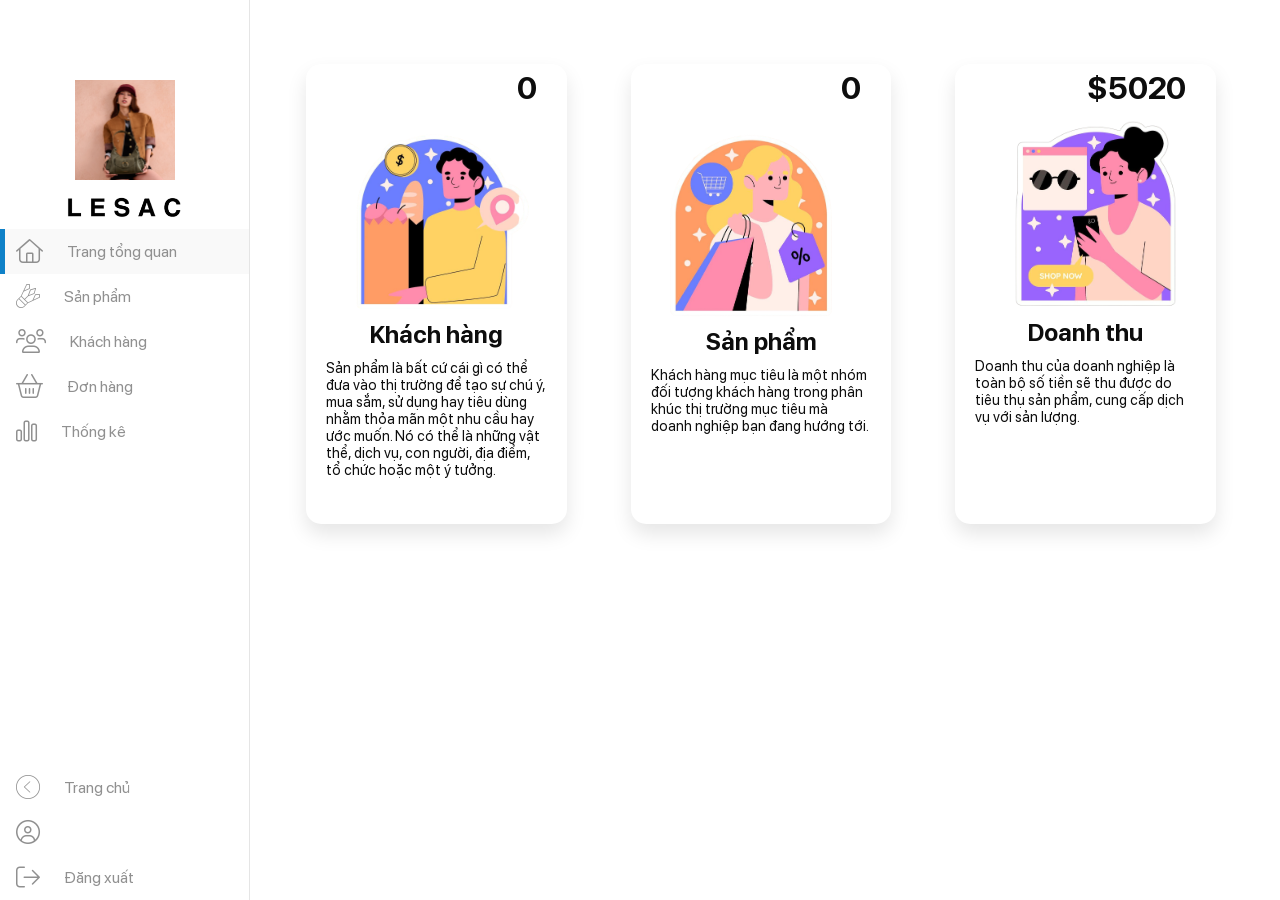
==== admin.html @ d429a766 "a" ====
<!DOCTYPE html>
<html lang="en">
<head>
    <meta charset="UTF-8">
    <meta http-equiv="X-UA-Compatible" content="IE=edge">
    <meta name="viewport" content="width=device-width, initial-scale=1.0">
    
    <link rel="stylesheet" href="assets/css/admin.css">
    <link rel="stylesheet" href="./assets/css/toast-message.css">
    <link href="./assets/font/font-awesome-pro-v6-6.2.0/css/all.min.css" rel="stylesheet" type="text/css" />
    <link rel="stylesheet" href="./assets/css/admin-responsive.css">
    <title>Quản lý cửa hàng</title>
</head>

<body>
    <header class="header">
        <button class="menu-icon-btn">
            <div class="menu-icon">
                <i class="fa-regular fa-bars"></i>
            </div>
        </button>
    </header>
    <div class="container">
        <aside class="sidebar open">
            <div class="top-sidebar">
                <a href="#" class="channel-logo"><img src="./assets/img/logomini.png" alt="Channel Logo"></a>
                <div class="hidden-sidebar your-channel"><img src="./assets/img/admin/logomini.png"
                        style="height: 40px;" alt="">
                </div>
            </div>
            <div class="middle-sidebar">
                <ul class="sidebar-list">
                    <li class="sidebar-list-item tab-content active">
                        <a href="#" class="sidebar-link">
                            <div class="sidebar-icon"><i class="fa-light fa-house"></i></div>
                            <div class="hidden-sidebar">Trang tổng quan</div>
                        </a>
                    </li>
                    <li class="sidebar-list-item tab-content">
                        <a href="#" class="sidebar-link">
                            <div class="sidebar-icon"><i class="fa-thin fa-shuttlecock"></i></div>
                            <div class="hidden-sidebar">Sản phẩm</div>
                        </a>
                    </li>
                    <li class="sidebar-list-item tab-content">
                        <a href="#" class="sidebar-link">
                            <div class="sidebar-icon"><i class="fa-light fa-users"></i></div>
                            <div class="hidden-sidebar">Khách hàng</div>
                        </a>
                    </li>
                    <li class="sidebar-list-item tab-content">
                        <a href="#" class="sidebar-link">
                            <div class="sidebar-icon"><i class="fa-light fa-basket-shopping"></i></div>
                            <div class="hidden-sidebar">Đơn hàng</div>
                        </a>
                    </li>
                    <li class="sidebar-list-item tab-content">
                        <a href="#" class="sidebar-link">
                            <div class="sidebar-icon"><i class="fa-light fa-chart-simple"></i></div>
                            <div class="hidden-sidebar">Thống kê</div>
                        </a>
                    </li>
                </ul>
            </div>
            <div class="bottom-sidebar">
                <ul class="sidebar-list">
                    <li class="sidebar-list-item user-logout">
                        <a href="index.html" class="sidebar-link">
                            <div class="sidebar-icon"><i class="fa-thin fa-circle-chevron-left"></i></div>
                            <div class="hidden-sidebar">Trang chủ</div>
                        </a>
                    </li>
                    <li class="sidebar-list-item user-logout">
                        <a href="#" class="sidebar-link">
                            <div class="sidebar-icon"><i class="fa-light fa-circle-user"></i></div>
                            <div class="hidden-sidebar" id="name-acc"></div>
                        </a>
                    </li>
                    <li class="sidebar-list-item user-logout">
                        <a href="#" class="sidebar-link" id="logout-acc">
                            <div class="sidebar-icon"><i class="fa-light fa-arrow-right-from-bracket"></i></div>
                            <div class="hidden-sidebar">Đăng xuất</div>
                        </a>
                    </li>
                </ul>
            </div>
        </aside>
        <main class="content">
            <div class="section active">
                <div class="cards">
                    <div class="card-single">
                        <div class="box">
                            <h2 id="amount-user">0</h2>
                            <div class="on-box">
                                <img src="assets/img/admin/s1.png" alt="" style=" width: 200px;">
                                <h3>Khách hàng</h3>
                                <p>Sản phẩm là bất cứ cái gì có thể đưa vào thị trường để tạo sự chú ý, mua sắm, sử dụng
                                    hay tiêu dùng nhằm thỏa mãn một nhu cầu hay ước muốn. Nó có thể là những vật thể,
                                    dịch vụ, con người, địa điểm, tổ chức hoặc một ý tưởng.</p>
                            </div>

                        </div>
                    </div>
                    <div class="card-single">
                        <div class="box">
                            <div class="on-box">
                                <img src="assets/img/admin/s2.png" alt="" style=" width: 200px;">
                                <h2 id="amount-product">0</h2>
                                <h3>Sản phẩm</h3>
                                <p>Khách hàng mục tiêu là một nhóm đối tượng khách hàng trong phân khúc thị trường mục
                                    tiêu mà doanh nghiệp bạn đang hướng tới. </p>
                            </div>
                        </div>
                    </div>
                    <div class="card-single">
                        <div class="box">
                            <h2 id="doanh-thu">$5020</h2>
                            <div class="on-box">
                                <img src="assets/img/admin/s3.png" alt="" style=" width: 200px;">
                                <h3>Doanh thu</h3>
                                <p>Doanh thu của doanh nghiệp là toàn bộ số tiền sẽ thu được do tiêu thụ sản phẩm, cung
                                    cấp dịch vụ với sản lượng.</p>
                            </div>
                        </div>
                    </div>
                </div>
            </div>
            <!-- Product  -->
            <div class="section product-all">
                <div class="admin-control">
                    <div class="admin-control-left">
                        <select name="the-loai" id="the-loai" onchange="showProduct()">
                            <option>Tất cả</option>
                            <option>Túi xách</option>
                            <option>Ví</option>
                            <option>Bộ Sưu Tập</option>
                            <option>Sản Phẩm Khác</option>
                            <option>Phụ kiện</option>
        

                            <option>Đã xóa</option>
                        </select>
                    </div>
                    <div class="admin-control-center">
                        <form action="" class="form-search">
                            <span class="search-btn"><i class="fa-light fa-magnifying-glass"></i></span>
                            <input id="form-search-product" type="text" class="form-search-input" placeholder="Tìm kiếm tên sản phẩm..." oninput="showProduct()">
                        </form>
                    </div>
                    <div class="admin-control-right">
                        <button class="btn-control-large" id="btn-cancel-product" onclick="cancelSearchProduct()"><i class="fa-light fa-rotate-right"></i> Làm mới</button>
                        <button class="btn-control-large" id="btn-add-product"><i class="fa-light fa-plus"></i> Thêm sản phẩm mới</button>                  
                    </div>
                </div>
                <div id="show-product"></div>
                <div class="page-nav">
                    <ul class="page-nav-list">
                    </ul>
                </div>
            </div>
            <!-- Account  -->
            <div class="section">
                <div class="admin-control">
                    <div class="admin-control-left">
                        <select name="tinh-trang-user" id="tinh-trang-user" onchange="showUser()">
                            <option value="2">Tất cả</option>
                            <option value="1">Hoạt động</option>
                            <option value="0">Bị khóa</option>
                        </select>
                    </div>
                    <div class="admin-control-center">
                        <form action="" class="form-search">
                            <span class="search-btn"><i class="fa-light fa-magnifying-glass"></i></span>
                            <input id="form-search-user" type="text" class="form-search-input" placeholder="Tìm kiếm khách hàng..." oninput="showUser()">
                        </form>
                    </div>
                    <div class="admin-control-right">
                        <form action="" class="fillter-date">
                            <div>
                                <label for="time-start">Từ</label>
                                <input type="date" class="form-control-date" id="time-start-user" onchange="showUser()">
                            </div>
                            <div>
                                <label for="time-end">Đến</label>
                                <input type="date" class="form-control-date" id="time-end-user" onchange="showUser()">
                            </div>
                        </form>      
                        <button class="btn-reset-order" onclick="cancelSearchUser()"><i class="fa-light fa-arrow-rotate-right"></i></button>     
                        <button id="btn-add-user" class="btn-control-large" onclick="openCreateAccount()"><i class="fa-light fa-plus"></i> <span>Thêm khách hàng</span></button>          
                    </div>
                </div>
                <div class="table">
                    <table width="100%">
                        <thead>
                            <tr>
                                <td>STT</td>
                                <td>Họ và tên</td>
                                <td>Liên hệ</td>
                                <td>Ngày tham gia</td>
                                <td>Tình trạng</td>
                                <td></td>
                            </tr>
                        </thead>
                        <tbody id="show-user">
                        </tbody>
                    </table>
                </div>
                <!-- </div> -->
            </div>
            <!-- Order  -->
            <div class="section">
                <div class="admin-control">
                    <div class="admin-control-left">
                        <select name="tinh-trang" id="tinh-trang" onchange="findOrder()">
                            <option value="2">Tất cả</option>
                            <option value="1">Đã xử lý</option>
                            <option value="0">Chưa xử lý</option>
                        </select>
                    </div>
                    <div class="admin-control-center">
                        <form action="" class="form-search">
                            <span class="search-btn"><i class="fa-light fa-magnifying-glass"></i></span>
                            <input id="form-search-order" type="text" class="form-search-input" placeholder="Tìm kiếm mã đơn, khách hàng..." oninput="findOrder()">
                        </form>
                    </div>
                    <div class="admin-control-right">
                        <form action="" class="fillter-date">
                            <div>
                                <label for="time-start">Từ</label>
                                <input type="date" class="form-control-date" id="time-start" onchange="findOrder()">
                            </div>
                            <div>
                                <label for="time-end">Đến</label>
                                <input type="date" class="form-control-date" id="time-end" onchange="findOrder()">
                            </div>
                        </form>      
                        <button class="btn-reset-order" onclick="cancelSearchOrder()"><i class="fa-light fa-arrow-rotate-right"></i></button>               
                    </div>
                </div>
                <div class="table">
                    <table width="100%">
                        <thead>
                            <tr>
                                <td>Mã đơn</td>
                                <td>Khách hàng</td>
                                <td>Ngày đặt</td>
                                <td>Tổng tiền</td>
                                <td>Trạng thái</td>
                                <td>Thao tác</td>
                            </tr>
                        </thead>
                        <tbody id="showOrder">
                        </tbody>
                    </table>
                </div>
            </div>
            <div class="section">
                <div class="admin-control">
                    <div class="admin-control-left">
                        <select name="the-loai-tk" id="the-loai-tk" onchange="thongKe()">
                            <option>Tất cả</option>
                            <option>Túi xách</option>
                            <option>Ví</option>
                            <option>Bộ Sưu Tập</option>
                            <option>Sản Phẩm Khác</option>
                            <option>Phụ kiện</option>
        

                        </select>
                    </div>
                    <div class="admin-control-center">
                        <form action="" class="form-search">
                            <span class="search-btn"><i class="fa-light fa-magnifying-glass"></i></span>
                            <input id="form-search-tk" type="text" class="form-search-input" placeholder="Tìm kiếm tên sản phẩm..." oninput="thongKe()">
                        </form>
                    </div>
                    <div class="admin-control-right">
                        <form action="" class="fillter-date">
                            <div>
                                <label for="time-start">Từ</label>
                                <input type="date" class="form-control-date" id="time-start-tk" onchange="thongKe()">
                            </div>
                            <div>
                                <label for="time-end">Đến</label>
                                <input type="date" class="form-control-date" id="time-end-tk" onchange="thongKe()">
                            </div>
                        </form> 
                        <button class="btn-reset-order" onclick="thongKe(1)"><i class="fa-regular fa-arrow-up-short-wide"></i></i></button>
                        <button class="btn-reset-order" onclick="thongKe(2)"><i class="fa-regular fa-arrow-down-wide-short"></i></button>
                        <button class="btn-reset-order" onclick="thongKe(0)"><i class="fa-light fa-arrow-rotate-right"></i></button>                    
                    </div>
                </div>
                <div class="order-statistical" id="order-statistical">
                    <div class="order-statistical-item">
                        <div class="order-statistical-item-content">
                            <p class="order-statistical-item-content-desc">Sản phẩm được bán ra</p>
                            <h4 class="order-statistical-item-content-h" id="quantity-product"></h4>
                        </div>
                        <div class="order-statistical-item-icon">
                            <i class="fa-light fa-shuttlecock"></i>
                        </div>
                    </div>
                    <div class="order-statistical-item">
                        <div class="order-statistical-item-content">
                            <p class="order-statistical-item-content-desc">Số lượng bán ra</p>
                            <h4 class="order-statistical-item-content-h" id="quantity-order"></h4>
                        </div>
                        <div class="order-statistical-item-icon">
                            <i class="fa-light fa-file-lines"></i>
                        </div>
                    </div>
                    <div class="order-statistical-item">
                        <div class="order-statistical-item-content">
                            <p class="order-statistical-item-content-desc">Doanh thu</p>
                            <h4 class="order-statistical-item-content-h" id="quantity-sale"></h4>
                        </div>
                        <div class="order-statistical-item-icon">
                            <i class="fa-light fa-dollar-sign"></i>
                        </div>
                    </div>
                </div>
                <div class="table">
                    <table width="100%">
                        <thead>
                            <tr>
                                <td>STT</td>
                                <td>Tên sản phẩm</td>
                                <td>Số lượng bán</td>
                                <td>Doanh thu</td>
                                <td></td>
                            </tr>
                        </thead>
                        <tbody id="showTk">
                        </tbody>
                    </table>
                </div>
            </div>
        </main>
    </div>
    <div class="modal add-product">
        <div class="modal-container">
            <h3 class="modal-container-title add-product-e">THÊM MỚI SẢN PHẨM</h3>
            <h3 class="modal-container-title edit-product-e">CHỈNH SỬA SẢN PHẨM</h3>
            <button class="modal-close product-form"><i class="fa-regular fa-xmark"></i></button>
            <div class="modal-content">
                <form action="" class="add-product-form">
                    <div class="modal-content-left">
                        <img src="./assets/img/blank-image.png" alt="" class="upload-image-preview">
                        <div class="form-group file">
                            <label for="up-hinh-anh" class="form-label-file"><i class="fa-regular fa-cloud-arrow-up"></i>Chọn hình ảnh</label>
                            <input accept="image/jpeg, image/png, image/jpg" id="up-hinh-anh" name="up-hinh-anh" type="file" class="form-control" onchange="uploadImage(this)">
                        </div>
                    </div>
                    <div class="modal-content-right">
                        <div class="form-group">
                            <label for="ten-mon" class="form-label">Tên sản phẩm</label>
                            <input id="ten-mon" name="ten-mon" type="text" placeholder="Nhập tên sản phẩm"
                                class="form-control">
                            <span class="form-message"></span>
                        </div>
                        <div class="form-group">
                            <label for="category" class="form-label">Chọn sản phẩm</label>
                            <select name="category" id="chon-mon">
                                   <option>Tất cả</option>
                                   <option>Túi xách</option>
                                   <option>Ví</option>
                                   <option>Bộ Sưu Tập</option>
                                   <option>Sản Phẩm Khác</option>
                                   <option>Phụ kiện</option>
            
    
                            </select>
                            <span class="form-message"></span>
                        </div>
                        <div class="form-group">
                            <label for="gia-moi" class="form-label">Giá bán</label>
                            <input id="gia-moi" name="gia-moi" type="text" placeholder="Nhập giá bán"
                                class="form-control">
                            <span class="form-message"></span>
                        </div>
                        <div class="form-group">
                            <label for="mo-ta" class="form-label">Mô tả</label>
                            <textarea class="product-desc" id="mo-ta" placeholder="Nhập mô tả sản phẩm..."></textarea>
                            <span class="form-message"></span>
                        </div>
                        <button class="form-submit btn-add-product-form add-product-e" id="add-product-button">
                            <i class="fa-regular fa-plus"></i>
                            <span>Thêm sản phẩm</span>
                        </button>
                        <button class="form-submit btn-update-product-form edit-product-e" id="update-product-button">
                            <i class="fa-light fa-pencil"></i>
                            <span>LƯU THAY ĐỔI</span>
                        </button>
                    </div>
                </form>
            </div>
            </form>
        </div>
    </div>
    <div class="modal detail-order">
        <div class="modal-container">
            <h3 class="modal-container-title">CHI TIẾT ĐƠN HÀNG</h3>
            <button class="modal-close"><i class="fa-regular fa-xmark"></i></button>
            <div class="modal-detail-order">
            </div>
            <div class="modal-detail-bottom">               
            </div>
            </form>
        </div>
    </div>
    <div class="modal detail-order-product">
        <div class="modal-container">
            <button class="modal-close"><i class="fa-regular fa-xmark"></i></button>
            <div class="table">
                <table width="100%">
                    <thead>
                        <tr>
                            <td>Mã đơn</td>
                            <td>Số lượng</td>
                            <td>Đơn giá</td>
                            <td>Ngày đặt</td>
                        </tr>
                    </thead>
                    <tbody id="show-product-order-detail">
                    </tbody>
                </table>
            </div>
            </form>
        </div>
    </div>
    <div class="modal signup">
        <div class="modal-container">
            <h3 class="modal-container-title add-account-e">THÊM KHÁCH HÀNG MỚI</h3>
            <h3 class="modal-container-title edit-account-e">CHỈNH SỬA THÔNG TIN</h3>
            <button class="modal-close"><i class="fa-regular fa-xmark"></i></button>
            <div class="form-content sign-up">
                <form action="" class="signup-form">
                    <div class="form-group">
                        <label for="fullname" class="form-label">Tên đầy đủ</label>
                        <input id="fullname" name="fullname" type="text" placeholder="VD: Nhật Sinh" class="form-control">
                        <span class="form-message-name form-message"></span>
                    </div>
                    <div class="form-group">
                        <label for="phone" class="form-label">Số điện thoại</label>
                        <input id="phone" name="phone" type="text" placeholder="Nhập số điện thoại" class="form-control">
                        <span class="form-message-phone form-message"></span>
                    </div>
                    <div class="form-group">
                        <label for="password" class="form-label">Mật khẩu</label>
                        <input id="password" name="password" type="text" placeholder="Nhập mật khẩu" class="form-control">
                        <span class="form-message-password form-message"></span>
                    </div>   
                    <div class="form-group edit-account-e">
                        <label for="" class="form-label">Trạng thái</label>
                        <input type="checkbox" id="user-status" class="switch-input">
                        <label for="user-status" class="switch"></label>
                    </div>
                    <button class="form-submit add-account-e" id="signup-button">Đăng ký</button>
                    <button class="form-submit edit-account-e" id="btn-update-account"><i class="fa-regular fa-floppy-disk"></i> Lưu thông tin</button>
                </form>
            </div>
        </div>
    </div>
    </div>
    <div id="toast"></div>
    <script src="./js/data.js" defer></script>
    <script src="./js/admin.js"></script>
    <script src="./js/toast-message.js"></script>
</body>
</html>
---- assets/css/admin.css ----
@font-face {font-family: "SFProDisplay";src: url("../font/SFPRODISPLAY/SFProDisplay-Regular.ttf") format("truetype");font-weight: 400;font-display: fallback;}
@font-face {font-family: "SFProDisplay";src: url("../font/SFPRODISPLAY/SFProDisplay-Light.ttf") format("truetype");font-weight: 300;font-display: fallback;}
@font-face {font-family: "SFProDisplay";src: url("../font/SFPRODISPLAY/SFProDisplay-Medium.ttf") format("truetype");font-weight: 500;font-display: fallback;}
@font-face {font-family: "SFProDisplay";src: url("../font/SFPRODISPLAY/SFProDisplay-Bold.ttf") format("truetype");font-weight: bold;font-display: fallback;}
@font-face {font-family: "SFProDisplay";src: url("../font/SFPRODISPLAY/SFProDisplay-Semibold.ttf") format("truetype");font-weight: 600;font-display: fallback;}
@font-face {font-family: "SFProDisplay";src: url("../font/SFPRODISPLAY/SFProDisplay-Heavy.ttf") format("truetype");font-weight: 800;font-display: fallback;}

*,
*::before,
*::after {
    box-sizing: border-box;
    margin: 0;
    padding: 0;
    list-style-type: none;
    text-decoration: none;
}
:root {
    --blue: #0f81c8;
    --lightest-gray: rgb(249, 249, 249);
    --lighter-gray: rgb(240, 240, 240);
    --light-gray: rgb(144, 144, 144);
    --medium-gray: rgb(96, 96, 96);
    --dark-gray: rgb(13, 13, 13);
    --header-height: 60px;
    --animation-duration: 200ms;
    --animation-timing-curve: ease-in-out;
}

html {
    scroll-behavior: smooth;
}

body::-webkit-scrollbar {
    width: 3px;
    /* height:50px; */
}

body::-webkit-scrollbar-track {
    background-color: #fafafa;
}

body::-webkit-scrollbar-thumb {
    /* background: rgba(0, 0, 0, 0); */
    background: rgba(0, 0, 0, 0.45);
    border-radius: 10px;
    -webkit-box-shadow: rgba(255, 255, 255, 0.3) 0 0 0 1px;
    box-shadow: rgba(255, 255, 255, 0.3) 0 0 0 1px;
}

body {
    margin: 0;
    font-family: "SF Pro Display", sans-serif;
    overflow-x: hidden;
}

button {
    outline: none;
    border: none;
    cursor: pointer;
}


select {
    background-color: #eee;
    padding: 10px 20px;
    border-radius: 5px;
    outline: none;
    border: none;
    margin-left: 10px;
    border-right: 10px solid #eee !important;
    height: 40px;
    cursor: pointer;
}

body,input,button,textarea,pre {
    font-family: SFProDisplay, sans-serif;
    -webkit-tap-highlight-color: rgba(0, 0, 0, 0);
}

.switch {
    position: relative;
    cursor: pointer;
    width: 40px;
    height: 20px;
    display: inline-block;
    margin-left: 30px;
    top: 6px;
    box-shadow: 0 0 10px 0 rgba(0, 0, 0, 0.1);
    background: #ccc;
    border-radius: 100rem;
    transition: background-color 0.25s linear;
}

.switch:after {
    content: "";
    position: absolute;
    width: 10px;
    height: 10px;
    border-radius: 40px;
    background-color: #fff;
    top: 5px;
    left: 5px;
    transition: background-color 0.25s linear, transform 0.25s linear;
}

.switch-input {
    display: none;
}

.switch-input:checked + .switch {
    background-color: var(--blue);
}

.switch-input:checked + .switch:after {
    transform: translateX(20px);
    background-color: #fff;
}


.header {
    display: flex;
    align-items: center;
    position: sticky;
    top: 0;
    background-color: white;
    box-shadow: 0 1px 5px 0 rgba(0, 0, 0, 0.2);
    padding: 0 0.5rem;
    height: var(--header-height);
    justify-content: space-between;
    width: 100%;
    height: 60px;
    display: none;
}

.menu-icon-btn {
    background: none;
    border: none;
    padding: 0;
}

.menu-icon {
    font-size: 30px;
    color: var(--medium-gray);
    cursor: pointer;
    padding-left: 1rem;
}

.menu-icon:hover {
    color: var(--dark-gray);
}

.search {
    position: relative;
    width: 400px;
    margin: 0 10px;
}

.search label {
    position: relative;
    width: 100%;
}

.search label input {
    width: 100%;
    height: 40px;
    border-radius: 5px;
    padding: 5px 20px;
    padding-left: 45px;
    font-size: 15px;
    outline: none;
    border: none;
    background-color: var(--lighter-gray);
}

.search label i {
    position: absolute;
    top: 0;
    left: 10px;
    font-size: 1.2em;
    color: #555;
}

.user {
    position: relative;
    border-radius: 50%;
    right: 1rem;
}

.user .profile {
    position: relative;
    width: 50px;
    height: 50px;
    border-radius: 50%;
    overflow: hidden;
    cursor: pointer;
}

.user .profile img,
.user .profile i {
    position: absolute;
    top: 0;
    left: 0;
    width: 100%;
    height: 100%;
    object-fit: cover;
}

.user .profile-cropdown {
    position: absolute;
    top: 80px;
    right: -10px;
    padding: 10px 20px;
    background: #fff;
    width: 200px;
    box-sizing: 0 5px 25px rgba(0, 0, 0, 0.1);
    border-radius: 15px;
    transition: 0.5s;
    visibility: hidden;
    opacity: 0;
}

.user .profile-cropdown.active {
    visibility: visible;
    opacity: 1;
    box-shadow: 0px 4px 10px rgb(0 0 0 /33%);
}

.user .profile-cropdown::before {
    content: "";
    position: absolute;
    top: -5px;
    right: 25px;
    width: 20px;
    height: 20px;
    background: #fff;
    transform: rotate(45deg);
}

.user .profile-cropdown h3 {
    width: 100%;
    text-align: center;
    font-size: 19px;
    font-weight: 500;
    color: #555;
    line-height: 1.2rem;
}

.user .profile-cropdown h3 span {
    font-size: 14px;
    color: #cecece;
    font-weight: 400;
}

.user .profile-cropdown li {
    list-style: none;
    padding: 10px 0;
    border-top: 1px solid rgba(0, 0, 0, 0.1);
    display: flex;
    align-items: center;
}

.user .profile-cropdown li i {
    max-width: 20px;
    margin-right: 20px;
    opacity: 0.5;
    transition: 0.5s;
}

.user .profile-cropdown li:hover i {
    opacity: 1;
}

.user .profile-cropdown li a {
    display: inline-block;
    text-decoration: none;
    color: #000;
    font-weight: 500;
    transition: 0.5s;
}

.user .profile-cropdown li:hover a {
    color: blue;
}

.sidebar {
    flex-shrink: 0;
    overflow: hidden;
    width: 75px;
    border-right: 1px solid rgba(0, 0, 0, 0.1);
    display: flex;
    flex-direction: column;
    height: 100vh;
    /* height: calc(100vh - var(--header-height)); */
    padding-top: 5rem;
    align-items: center;
    justify-content: stretch;
    transition: width var(--animation-duration) var(--animation-timing-curve);
    position: sticky;
    left: 0;
    top: 0;
    /* top: var(--header-height); */
}

.sidebar .hidden-sidebar {
    opacity: 0;
    width: 0;
    height: 0;
    transition: opacity var(--animation-duration) var(--animation-timing-curve);
}

.sidebar.open .hidden-sidebar {
    width: 100%;
    height: auto;
    opacity: 1;
}

.sidebar .top-sidebar {
    display: flex;
    flex-direction: column;
    align-items: center;
    margin-bottom: 0.5rem;
}

.sidebar .channel-logo {
    display: block;
    width: 30px;
    height: 30px;
    transition: var(--animation-duration) var(--animation-timing-curve);
}

.sidebar.open .channel-logo {
    width: 100px;
    height: 100px;
}

.sidebar .channel-logo>img {
    width: 100%;
    height: 100%;
}

.middle-sidebar {
    overflow-y: auto;
    overflow-x: hidden;
    flex-grow: 1;
    margin: 1rem 0;
}

.middle-sidebar,
.bottom-sidebar {
    width: 100%;
}

.sidebar-list {
    margin: 0;
    padding: 0;
    display: flex;
    flex-direction: column;
    align-items: center;
    width: 100%;
    list-style: none;
}

.sidebar.open .sidebar-link {
    justify-content: flex-start;
    padding-left: 1rem;
}

.sidebar-icon {
    font-size: 24px;
    flex-shrink: 0;
}

.sidebar-list .hidden-sidebar {
    margin-left: 1.5rem;
    white-space: nowrap;
}

.sidebar-link {
    display: flex;
    width: 100%;
    padding: 0.5rem 0;
    color: var(--light-gray);
    text-decoration: none;
    align-items: center;
    padding-left: 25px;
}

.sidebar-link:hover {
    color: var(--blue);
}

.sidebar-list-item {
    position: relative;
    width: 100%;
    color: var(--light-gray);
}

.sidebar-list-item.active {
    color: var(--blue);
    background-color: var(--lightest-gray);
}

.sidebar-list-item:hover {
    background-color: var(--lightest-gray);
}

.sidebar-list-item.active::before {
    content: "";
    background-color: var(--blue);
    height: 100%;
    top: 0;
    left: 0;
    width: 5px;
    position: absolute;
}

.sidebar.open {
    width: 250px;
}

.your-channel {
    color: var(--dark-gray);
    font-size: 1rem;
    font-weight: bold;
    margin-bottom: 0.15rem;
    margin-top: 0.5rem;
}

.channel-name {
    color: var(--medium-gray);
    font-size: 0.75rem;
}

.sidebar .top-sidebar {
    height: 30px;
    transition: height var(--animation-duration) var(--animation-timing-curve);
}

.sidebar.open .top-sidebar {
    height: 125px;
}

.sidebar .top-sidebar .hidden-sidebar {
    text-align: center;
    width: 100%;
}

.container {
    display: flex;
}

.page-title {
    font-weight: 600;
    margin-bottom: 10px;
    font-size: 24px;
}

.content {
    width: 100%;
    background-color: #fff;
    overflow: hidden;
}

.section {
    padding: 2rem 2rem 0 1.5rem;
    display: none;
    background-color: #fff;
    position: relative;
}

.section.active {
    display: block;
}

.cards {
    display: flex;
}

.cards .card-single {
    background: #fff;
    height: 500px;
    width: 31%;
    max-width: 500px;
    min-width: 290px;
    position: relative;
    
    border-radius: 15px;
    margin: 12px;
}

.cards .card-single .box {
    position: absolute;
    top: 20px;
    left: 20px;
    right: 20px;
    bottom: 20px;
    background-color: rgb(255, 255, 255);
    box-shadow: 0 10px 20px rgba(0, 0, 0, 0.1);
    border-radius: 15px;
    align-items: center;
    transition: 0.5s;
    padding: 20px;
    text-align: center;
}


.cards .card-single .box .on-box {
    margin-top: 2rem;
}

.cards .card-single .box h2 {
    position: absolute;
    top: 5px;
    right: 30px;
    font-size: 2rem;
    color: var(--dark-gray);
    transition: 0.3s;
    pointer-events: none;
}

.cards .card-single .box h3 {
    font-size: 1.5rem;
    color: var(--dark-gray);
    z-index: 1;
    transition: 0.3s;
    margin-bottom: 10px;
}

.cards .card-single .box p {
    font-size: 0.9em;
    font-weight: 400;
    color: var(--dark-gray);
    z-index: 1;
    transition: 0.3s;
    text-align: left;
}



/* customer */
.table {
    width: 100%;
    overflow: auto;
    background: #fff;
    border-radius: 7px;
}

.setting {
    position: absolute;
    top:-50%;
    left: 50%;
    transform: translate(-50%, 50%);
}

table {
    border-collapse: collapse;
}

tr {
    border-bottom: 1px solid var(--lighter-gray);
}

thead td {
    font-size: 16px;
    text-transform: uppercase;
    font-weight: 500;
    background: var(--lighter-gray);
    padding: 15px;
    text-align: center;
    white-space: nowrap;
}

tbody tr td {
    padding: 10px 15px;
    text-align: center;
    white-space: nowrap;
}

.prd-img-tbl {
    width: 40px;
    height: 40px;
    object-fit: cover;
    border-radius: 99px;
}

/* Product */
.product-all {
    padding: 20px 80px;
}

.btn-control-large{
    background-color: var(--blue);
    height: 40px;
    color: #fff;
    border-radius: 5px;
    padding: 0 20px;
    width: auto!important;
}

.admin-control-right i {
    margin-right: 5px;
}

.list {
    border: 1px solid #e5e5e5;
    padding: 10px;
    border-radius: 10px;
    display: flex;
    justify-content: space-between;
    background-color: #fff;
    position: relative;
}

.list-header {
    margin-left: 50px;
}

.list-left {
    display: flex;
    width: 80%;
}

.list-left img {
    max-width: 180px;
    min-width: 180px;
    height: 110px;
    object-fit: cover;
    margin-right: 14px;
    border-radius: 5px;
}

.list-category {
    display: inline-block;
    margin-top: 10px;
    padding: 5px 12px;
    border: 1px solid #b0bec5;
    color: #78909c;
    border-radius: 30px;
    font-size: 13px;
}

.list-right {
    display: flex;
    width: 20%;
    flex-direction: column;
    align-items: flex-end;
}

.list-info p {
    margin-top: 7px;
    flex-grow: 1;
}

.list-info h4 {
    font-weight: 500;
    color: var(--text-color);
    font-size: 16px;
}

.list-note {
    color: #0000008a;
    font-size: 14px;
    margin-right: 10px;
    display: -webkit-box;
    /* -webkit-line-clamp: 2; */
    -webkit-box-orient: vertical;
    overflow: hidden;
}

.list-price {
    display: flex;
    flex-direction: row;
    justify-content: center;
    margin-left: 10px;
    align-items: center;
}

.list-old-price {
    font-size: 14px;
    text-decoration: line-through;
    color: #808080;
    margin-right: 10px;
}

.list-current-price {
    color: var(--blue);
    font-weight: 500;
}

.list-control {
    padding-top: 20px;
    display: flex;
    justify-content: flex-end;
}

.btn-detail,
.btn-edit,
.btn-delete {
    background-color: #eee;
    padding: 5px 15px;
    border-radius: 15px;
    font-size: 14px;
    color: var(--text-color);
    text-transform: uppercase;
    margin-left: 0;
    outline: none;
    border: none;
    cursor: pointer;
}

.list+.list {
    margin-top: 10px;
}

.list-tool {
    display: flex;
    flex-direction: row;
    align-items: flex-end;
}

.btn-detail,
.btn-edit {
    outline: none;
    background-color: #e5e5e5;
    margin-right: 5px;
}

.btn-delete {
    background-color: var(--blue);
    color: white;
}

/* Modal */
.modal {
    background-color: rgba(0, 0, 0, 0.6);
    position: fixed;
    top: 0;
    right: 0;
    left: 0;
    bottom: 0;
    display: flex;
    justify-content: center;
    align-items: center;
    opacity: 0;
    pointer-events: none;
    transition: opacity 0.3s ease;
    z-index: 10;
}

.modal.open {
    pointer-events: auto;
    opacity: 1;
}

.modal-close {
    background-color: rgba(0, 0, 0, 0.3);
    height: 30px;
    width: 30px;
    line-height: 30px;
    position: absolute;
    right: 10px;
    top: 10px;
    z-index: 2;
    border-radius: 50%;
    border: none;
    outline: none;
    color: var(--white);
    cursor: pointer;
}

.modal.open .modal-container {
    transform: scale(1);
}

.modal-close i {
    transition: all 0.4s;
    color: #fff;
}

.modal-close:hover i {
    transform: rotate(180deg);
}

.modal-container {
    background-color: #fff;
    max-height: calc(100vh - 60px);
    box-shadow: 0px 4px 30px rgb(0 0 0 / 25%);
    border-radius: 5px;
    overflow: hidden;
    overflow-y: scroll;
    overflow-y: overlay;
    position: relative;
    transform: scale(0.8);
    transition: 0.3s ease;
}

.modal.add-product .modal-container {
    width: 800px;
    padding-bottom: 20px;
}

.modal-container-title {
    display: inline-block;
    margin-top: 16px;
    margin-left: 20px;
    margin-bottom: 5px;
    text-transform: uppercase;
}

.form-group {
    margin-bottom: 10px;
}


.form-label {
    margin-bottom: 5px;
    display: inline-block;
    font-size: 14px;
    font-weight: 600;
}

.form-control {
    width: 100%;
    height: 40px;
    padding: 8px 12px;
    border: 1px solid #e5e5e5;
    border-radius: 5px;
    outline: none;
    transition: border 0.3s linear;
}

.product-desc {
    width: 100%;
    height: 100px;
    border: none;
    outline: none;
    border-radius: 5px;
    padding: 15px;
    background-color: #f7f7f7;
    font-size: 14px;
}

.form-control.error {
    border-color: blue;
}

.form-control:focus {
    border-color: var(--blue);
}

.form-message {
    color: blue;
    font-size: 13px;
    margin-top: 10px;
}

.form-submit {
    height: 40px;
    background-color: var(--blue);
    color: #fff;
    padding: 10px 30px;
    border-radius: 5px;
    position: relative;
    left: 50%;
    transform: translateX(-50%);
}

.form-submit i {
    margin-right: 6px;
}

.form-group.file {
    text-align: center;
    margin-top: 20px;
}

input[type="file"] {
    display: none;
}

.form-label-file {
    background-color: var(--blue);
    color: #fff;
    padding: 8px 40px;
    text-align: center;
    border-radius: 5px;
    font-size: 14px;
    display: inline-block;
    position: relative;
    margin: auto;
    cursor: pointer;
}

.form-label-file i {
    font-size: 15px;
    margin-right: 8px;
    cursor: pointer;
}

.upload-image-preview {
    width: 350px;
    border-radius: 5px;
    position: relative;
    transform: translateX(-50%);
    left: 50%;
    margin-top: 20px;
}

.add-product-form {
    display: flex;
}

.add-product-form>div {
    width: 50%;
    padding: 0 20px;
}

.modal-content-left {
    border-right: 1px solid #eee;
}

/* Account  */

.modal.signup .modal-container {
    overflow: hidden;
    width: 400px;
}

.form-content {
    padding: 0 20px 20px;
}

.form-title {
    text-align: center;
    padding-bottom: 10px;
    font-size: 20px;
}

.signup-form {
    margin-top: 15px;
}

label a {
    color: var(--blue);
}

#btn-add-account{
    background-color: var(--blue);
    height: 30px;
    color: #fff;
    border-radius: 5px;
    padding: 0 20px
}


/* Detail Order */
.admin-control {
    display: flex;
    justify-content: space-between;
    margin-bottom: 20px;
    flex-wrap: wrap;
    align-items: center;
}

.admin-control-center {
    flex: 1;
}

.admin-control-right {
    display: flex;
}

.admin-control-right button {
    width: 40px;
    margin-left: 10px;
    border-radius: 5px;
}

.admin-control-right button:hover {
    background-color: var(--blue);
    color:#fff
}

.form-search {
    display: flex;
    justify-content: center;
}

.search-btn {
    border: none;
    outline: none;
    font-size: 20px;
    height: 40px;
    padding: 0 15px;
    color: var(--text-color);
    border-top-left-radius: 5px;
    border-bottom-left-radius: 5px;
    cursor: pointer;
    display: flex;
    align-items: center;
    background-color: #f0f0f0;
}

.form-search-input {
    height: 40px;
    outline: none;
    border: none;
    background-color: #f0f0f0;
    padding: 10px 20px;
    padding-left: 0;
    border-top-right-radius: 5px;
    border-bottom-right-radius: 5px;
    width: 75%;
}

.fillter-date {
    display: flex;
}

.fillter-date>div:first-child {
    margin-right: 20px;
}

.fillter-date>div>label {
    margin-right: 10px;
    font-size: 15px;
}

#tinh-trang,
.form-control-date {
    background-color: #eee;
    border: none;
    outline: none;
    padding: 10px 20px;
    border-radius: 5px;
    height: 40px;
}

.modal.detail-order-product .modal-container,
.modal.detail-order .modal-container {
    width: 800px;
    height: 450px;
    overflow: hidden;
}

.modal-detail-order {
    display: flex;
}

.modal-detail-order>div {
    width: 50%;
    overflow-y: auto;
    height: 350px;
}

.modal-detail-order>div::-webkit-scrollbar {
    width: 3px;
    /* height:50px; */
}

.modal-detail-order>div::-webkit-scrollbar-track {
    background-color: #fafafa;
}

.modal-detail-order>div::-webkit-scrollbar-thumb {
    /* background: rgba(0, 0, 0, 0); */
    background: rgba(0, 0, 0, 0.45);
    border-radius: 10px;
    -webkit-box-shadow: rgba(255, 255, 255, 0.3) 0 0 0 1px;
    box-shadow: rgba(255, 255, 255, 0.3) 0 0 0 1px;
}

.modal-detail-right {
    height: 100%;
}

.order-product {
    display: flex;
    justify-content: space-between;
    margin-bottom: 8px;
    border: 1px solid #eee;
    padding: 5px;
    border-radius: 5px;
}

.order-product-left {
    display: flex;
}

.order-product-left img {
    width: 70px;
    height: 70px;
    object-fit: cover;
    margin-right: 14px;
    border-radius: 5px;
}

.order-product-info p {
    margin-top: 5px;
}

.order-product-info h4 {
    font-weight: 500;
    color: var(--text-color);
    font-size: 15px;
}

.order-product-note {
    color: #0000008a;
    font-size: 13px;
}

.order-product-quantity {
    font-weight: 500;
    font-size: 14px;
}

.order-product-price {
    display: flex;
    flex-direction: column;
    justify-content: center;
}

.order-product-old-price {
    font-size: 13px;
    text-decoration: line-through;
    color: #808080;
}

.order-product-current-price {
    color: var(--blue);
    font-weight: 500;
}

.detail-order-group {
    padding: 20px;
    padding-top: 0;
}

.modal-detail-left {
    padding: 10px 20px 0;
}

.detail-order-item {
    display: flex;
    justify-content: space-between;
    border-bottom: 1px solid #eee;
    padding: 10px 0;
}

.detail-order-item.tb {
    flex-direction: column;
}

.detail-order-item-b {
    color: #808080;
    font-size: 14px;
    margin-top: 8px;
    padding: 12px;
    border-radius: 5px;
    background-color: #f7f7f7;
}

.detail-order-item-left {
    width: 40%;
}

.detail-order-item-right {
    white-space: nowrap;
    overflow: hidden;
    text-overflow: ellipsis;
}

.detail-order-item i {
    color: var(--blue);
    margin-right: 5px;
}

.modal-detail-bottom {
    padding: 10px 20px;
    border-top: 1px solid #eee;
    display: flex;
    justify-content: space-between;
    align-items: center;
}

.price-total {
    display: flex;
    flex-direction: column;
}

.price-total .thanhtien {
    color: #808080;
    font-size: 13px;
}

.price-total .price {
    color: var(--blue);
    font-weight: 500;
    font-size: 16px;
}

.modal-detail-btn {
    color: #fff;
    padding: 10px 0;
    padding-left: 40px;
    padding-right: 25px;
    border-radius: 99px;
    position: relative;
}

.status-complete {
    background-color: #27ae60;
    color: #fff;
    padding: 5px 10px;
    border-radius: 5px;
    font-size: 15px;
    display: inline-block;
}

.status-no-complete {
    background-color: #352ef0;
    color: #fff;
    padding: 5px 10px;
    border-radius: 5px;
    font-size: 15px;
    display: inline-block;
}

.btn-chuaxuly {
    background-color: var(--blue);
}

.btn-chuaxuly::before {
    content: "\f00d";
    font-family: "Font Awesome 6 Pro";
    position: absolute;
    left: 22px;
}

.btn-daxuly {
    background-color: #27ae60;
}

.btn-daxuly::before {
    content: "\f00c";
    font-family: "Font Awesome 6 Pro";
    position: absolute;
    left: 22px;
}

.prod-img-title {
    display: flex;
    align-items: center;
    column-gap: 10px;
}

/* Page Nav  */

.page-nav,
.page-nav-list {
    display: flex;
    justify-content: center;
    align-items: center;
    column-gap: 10px;
    margin-top: 10px;
}

.page-nav-item a {
    display: inline-block;
    color: #000;
    border: 2px solid #000;
    height: 30px;
    width: 30px;
    text-align: center;
    line-height: 27px;
    border-radius: 50%;
    font-size: 15px;
}

.page-nav-item.active a,
.page-nav-item a:hover {
    background-color: var(--blue);
    color: #fff;
    border: 2px solid var(--blue);
}

/* order-statistical */

.order-statistical{
    display: flex;
    margin: 30px 0;
    column-gap: 20px;
}

.order-statistical-item{
    box-shadow: 0px 1px 5px 2px #f1f1f1;
    width: 32.1%;   
    display: flex;
    padding: 20px 40px;
    align-items: center;
    justify-content: space-between;
}

.order-statistical-item-icon i{
    font-size: 45px;
    margin-right: 25px;
    color: var(--blue);
}

.order-statistical-item-content-desc{
    margin-bottom: 6px;
    font-size: 14px;
    color:#888
}

.access-denied-section{
    position: absolute;
    top:50%;
    left: 50%;
    transform: translate(-50%, -50%);
    text-align: center;
}

.access-denied-img{
    width: 100%;
}

.no-result{
    width: 100%;
    text-align: center;
    margin: 10px 0;
}

.no-result-h{
    font-size: 20px;
    margin: 10px
}
.no-result i{
    color: #757575;
    font-size: 80px;
    margin-top: 30px;
}
---- assets/css/toast-message.css ----
/* Css toast message */
.toast {
    align-items: center;
    background: #fff;
    border-radius: 2px;
    padding: 20px 0;
    min-width: 400px;
    max-width: 450px;
    border-left: 4px solid;
    box-shadow: 0 5px 8px rgba(0, 0, 0, 0.08);
    transition: all linear 0.5s;
    position: relative;
}

.toast__private {
    display: flex;
}

@keyframes slideInLeft {
    from {
        opacity: 0.2;
        transform: translateX(calc(100% + 32px));
    }

    to {
        opacity: 1;
        transform: translateX(0);
    }
}

@keyframes fadeOut {
    to {
        opacity: 0;
    }
}

#toast {
    position: fixed;
    top: 32px;
    right: 32px;
    z-index: 100;
}

.toast+.toast {
    margin-top: 24px;
}

.toast__icon {
    font-size: 24px;
}

.toast__icon,
.toast__close {
    padding: 0 16px;
    line-height: 52px;
}

.toast__body {
    flex-grow: 1;
}

.toast__title {
    font-size: 16px;
    font-weight: 600;
    color: #333;
}

.toast__msg {
    font-size: 14px;
    color: #888;
    margin-top: 6px;
    line-height: 1.5;
}

.toast__close {
    font-size: 20px;
    color: rgba(0, 0, 0, 0.3);
    cursor: pointer;
}


.toast--success {
    border-color: #47d864;
}

.toast--success .toast__icon {
    color: #47d864;
}

.toast--info {
    border-color: #2f86eb;
}

.toast--info .toast__icon {
    color: #2f86eb;
}

.toast--warning {
    border-color: #ffc021;
}

.toast--warning .toast__icon {
    color: #ffc021;
}

.toast--error {
    border-color: #ff6243;
}

.toast--error .toast__icon {
    color: #ff6243;
}

.toast__background {
    height: 4px;
    background-color: #47d864;
    animation: background_time 3s linear;
    position: absolute;
    bottom: 0;
}

@keyframes background_time {
    0% {
        width: 100%;
    }

    10% {
        width: 90%;
    }

    20% {
        width: 80%;
    }

    30% {
        width: 70%;
    }

    40% {
        width: 60%;
    }

    50% {
        width: 50%;
    }

    60% {
        width: 40%;
    }

    70% {
        width: 30%;
    }

    80% {
        width: 20%;
    }

    90% {
        width: 10%;
    }

    100% {
        width: 0;
    }
}


/* Btn */
.btn {
    padding: 20px;
    margin: 5px;
    border-radius: 10px;
    cursor: pointer;
    transition: 0.2s;

}

.btn--success {
    background-color: #47d864;
}

.btn--error {
    background-color: #ff6243;
}

.btn:hover {
    transform: scale(0.98);
}

@media (max-width: 575.98px){
    .toast {
        min-width: 300px;
        max-width: 350px;
    }
}
---- assets/css/admin-responsive.css ----
:root {
    --red: #B5292F;
    --lightest-gray: rgb(249, 249, 249);
}

.page-title {
    color: var(--lightest-gray);
    background-color: var(--red);
    text-align: center;
    border-radius: 2rem;
    padding: 0.5rem;
    text-transform: uppercase;
}

@media only screen and (max-width: 1200px) {
    .admin-control-center {
        margin: 1rem -1rem;
        width: 25rem;
    }

    select{
        margin-bottom: 10px;
    }

    #tinh-trang,.form-control-date {
        width: 135px;
    }

    .status-no-complete,.status-complete {
        display: inline;
        white-space: nowrap;
    }

    .list-info p,.list-old-price {
        display: none;
    }

    .btn-reset-order {
        height: 40px;
        margin-top: 0px;
    }

    .header {
        z-index: 100;
        display: flex;
    }

    .form-search {
        position: fixed;
        left: 60px;
        top: 10px;
        width: 70%;
        z-index: 101;
    }

    .sidebar{
        height: calc(100vh - var(--header-height));
        top: var(--header-height);
    }

    .cards{
        flex-wrap: wrap;
    }
}

@media only screen and (max-width: 786px) {
    
    .order-statistical{
        flex-wrap: wrap;
    }
    .order-statistical-item {
        width: 100%;
        margin-bottom: 10px;
    }

    .section {
        padding: 20px 10px;
    }
    
    .list-left>img {
        max-width: 140px;
        min-width: 140px;
        height: 110px;
    }
}

@media only screen and (max-width: 615px) {
    .sidebar {
        overflow: hidden;
        width: 70%;
        flex-direction: column;
        position:fixed;
        background-color: #fff;
        z-index: 99;
        box-shadow: 0 1px 5px 0 rgb(0 0 0 / 20%);
    }
    
    .sidebar .hidden-sidebar {
        opacity: 1;
        text-align: center;
        line-height: 0rem;
    }
    
    .sidebar .channel-logo {
        margin-top: -2rem;
        width: 100%;
    }
    
    
    .sidebar .channel-logo >img {
        width: 100px;
        height: 100px;
    }
    
    .your-channel {
        margin-top: 4.5rem;
    }
    
    .sidebar .middle-sidebar {
        margin-top: 5rem;
    }
    
    .sidebar.open {
        transition: width var(--animation-duration) var(--animation-timing-curve);
        display: none;
    }

    .profile{
        margin-right: -1rem;
    }

    .add-product.open .upload-image-preview {
        width: 100%;
    }
}

@media only screen and (max-width: 470px) {

    .list-left>img{
        min-width: 80px;
        max-width: 80px;
        height: 80px;
    }

    .header {
        width: 100%;
    }

    .list-info h4 {
        width: 130px;
    }

    .list-current-price {
        display:none;
    }

    .list-tool{
        flex-direction: column;
    }

    .btn-edit {
        margin-right:0;
        margin-bottom:5px;
    }

    .admin-control-right{
        flex-wrap: wrap;
    }

    .fillter-date>div>label{
        margin-bottom: 5px;
        display: inline-block;
    }

    .btn-reset-order{
        margin-left: 0;
    }

    .add-product.open .modal-container {
        width: 100%;
        margin-left: 0px;
    }

    .add-product.open .upload-image-preview {
        width: 100%;
    }
    
    .add-product.open .form-submit i {
        margin-right: 4px;
    }

    .modal .signup.open .modal-container {
        width: 100%;
    }

    .fillter-date>div {
        margin-bottom: 10px;
    }

    #btn-reset-order{
        margin-left: 0;
    }

    .btn-detail {
        margin-top: 10px;
    }

    .control-table {
        display: flex;
        flex-wrap: nowrap;
    }
    .control-table {
        display: flex;
        flex-wrap: nowrap;
    }

    .control-table .btn-edit{
        margin-top: 0!important;
    }

    .modal{
        z-index: 102;
    }

    .modal-container {
        min-height: 100vh;
    }

    .add-product-form,.modal-detail-order {
        flex-direction: column;
    }

    .add-product-form>div{
        width: 100%;
    }

    .modal-detail-order>div {
        width: 100%;
    }

    .modal-detail-order .modal-detail-left {
        overflow-y: auto;
    }


    #tinh-trang,#tinh-trang-user,#the-loai-tk {
        margin-left: 0;
    }

    .fillter-date.fillter-date-thongke{
        display: flex;
    }

    #toast {
        min-width: 300px;
        max-width: 350px;
        z-index: 9999;
    }

    .admin-control-left{
        margin-bottom: 10px;
    }

    .card-single{
        width: 100%!important;
    }
}
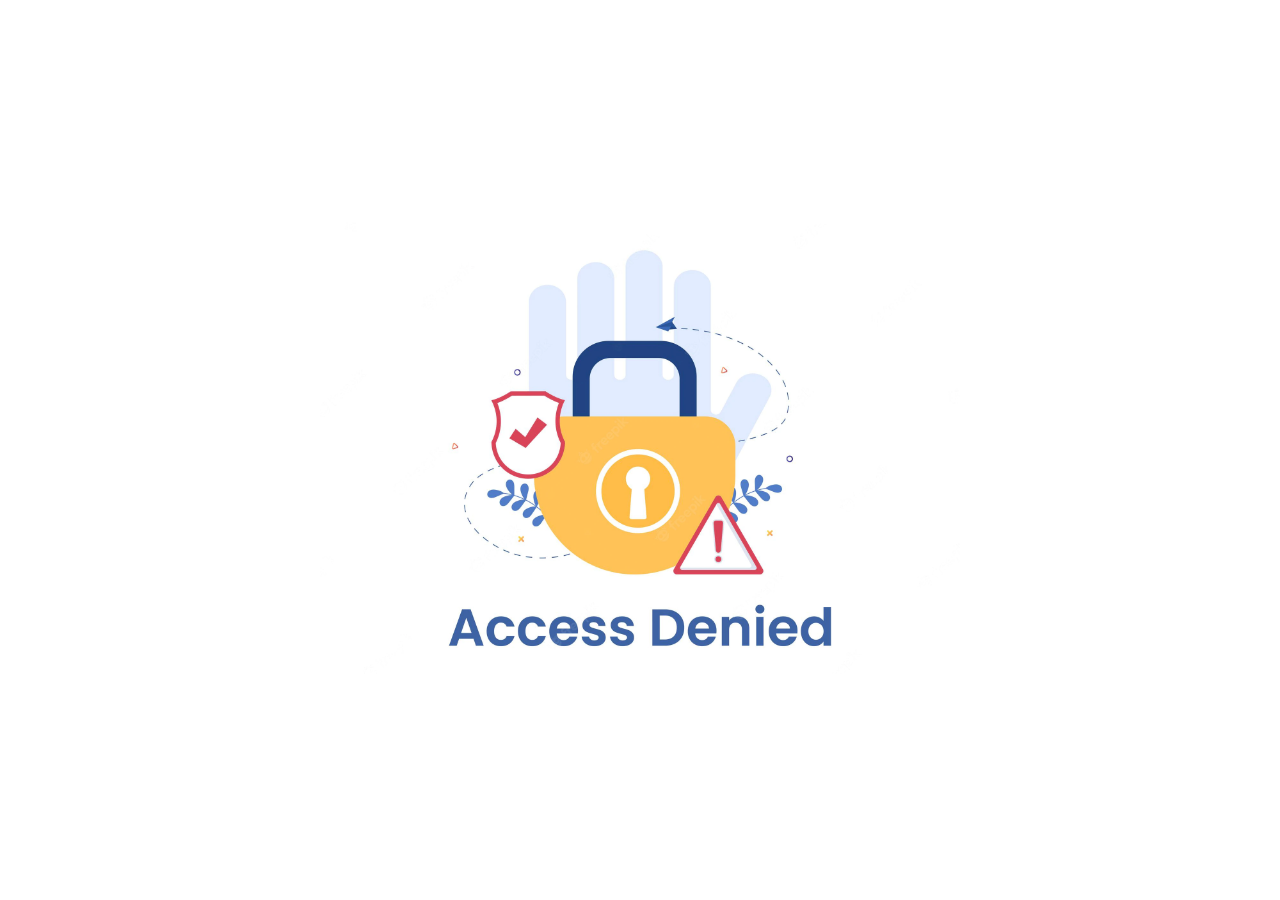
==== commit d182b05a: "e" ====
--- a/admin.html
+++ b/admin.html
@@ -361,7 +361,6 @@
                         <div class="form-group">
                             <label for="category" class="form-label">Chọn sản phẩm</label>
                             <select name="category" id="chon-mon">
-                                   <option>Tất cả</option>
                                    <option>Túi xách</option>
                                    <option>Ví</option>
                                    <option>Bộ Sưu Tập</option>
